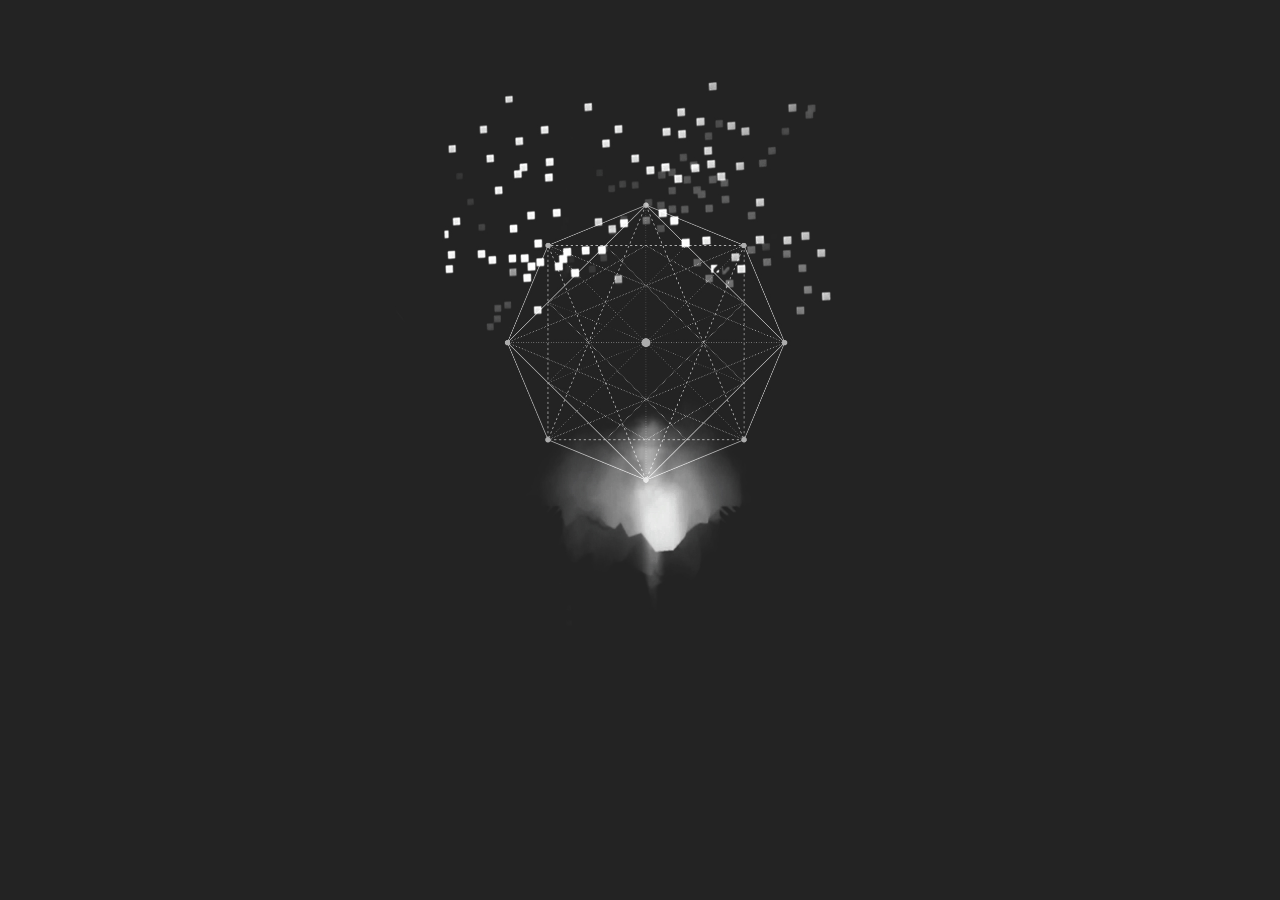
==== web/index.html @ fd335d34 "web/ directory" ====
<!DOCTYPE html>
<html>

	<head>

		<meta charset="utf-8">
		<meta name="description" content="drylungs.at">
		<meta name="keywords" content="[noise,label]">

		<title>Panz3rkun5t</title>

		<style>
			body {
				margin: 0;
				padding: 0;
				overflow: hidden;
				text-align: center;
				background: #232323;
			}
			img {
				margin-top: 5vh;
				width: 40%;
				min-width: 200px;
			}
		</style>

	</head>

	<body>
		 <img src="roboskull.png">
	</body>

</html>
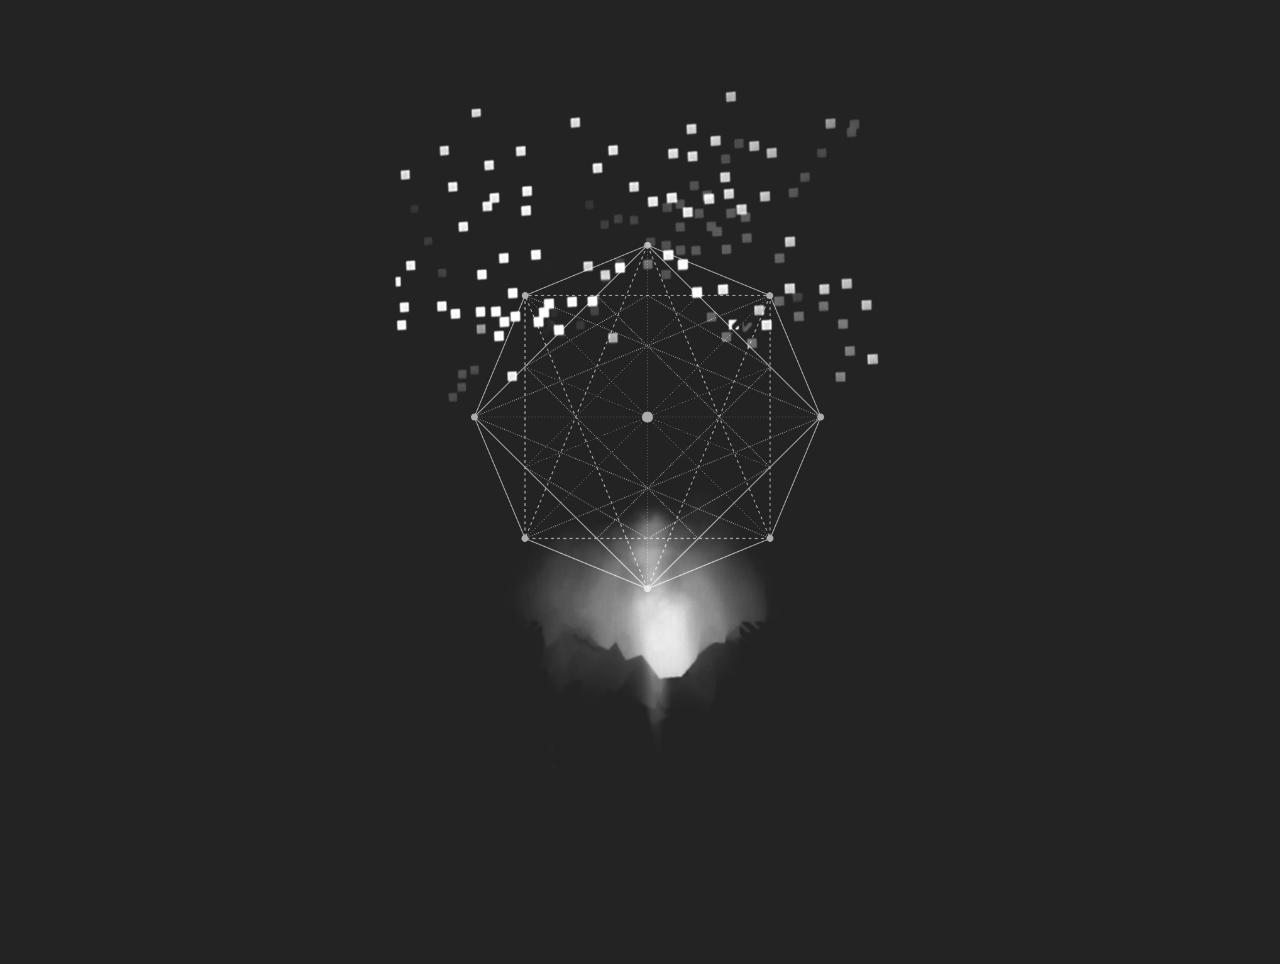
==== commit 6aad204e: "..." ====
--- a/web/index.html
+++ b/web/index.html
@@ -1,33 +1,35 @@
 <!DOCTYPE html>
-<html>
+<html lang="en">
 
 	<head>
 
 		<meta charset="utf-8">
-		<meta name="description" content="drylungs.at">
-		<meta name="keywords" content="[noise,label]">
+		<meta http-equiv="content-language" content="en" />
+		<meta name="description" content="panzerkunst.wtf">
+		<meta name="keywords" content="panzerkunst,art">
+		<meta name="generator" content="haxe">
+		<meta name="viewport" content="width=device-width,initial-scale=1,maximum-scale=1,user-scalable=0">
+		<meta name="theme-color" content="#232323">
+		<meta name="mobile-web-app-capable" content="yes">
 
-		<title>Panz3rkun5t</title>
+		<title>PANZ3RKUN5T</title>
 
-		<style>
-			body {
-				margin: 0;
-				padding: 0;
-				overflow: hidden;
-				text-align: center;
-				background: #232323;
-			}
-			img {
-				margin-top: 5vh;
-				width: 40%;
-				min-width: 200px;
-			}
-		</style>
+		<link rel="me" href="https://twitter.com/kilmou">
+		<link rel="shortcut icon" href="favicon.ico">
+		<link rel="stylesheet" href="style.css">
 
 	</head>
 
 	<body>
-		 <img src="roboskull.png">
+		<header>
+			<h1>PANZ3RKUN5T</h1>
+		</header>
+		<main>
+			<img src="roboskull.png" class="title" alt="PANZ3RKUN5T">
+		</main>
+		<footer>
+			<a href="https://disktree.net"></a>
+		</footer>
 	</body>
 
 </html>
--- a/web/style.css
+++ b/web/style.css
@@ -0,0 +1,37 @@
+
+@keyframes fade_in {
+  	from { opacity: 0; }
+  	100% { opacity: 1; }
+}
+
+html, body {
+    width: 100%;
+    height: 100%;
+    margin: 0;
+}
+
+body {
+    overflow: hidden;
+    padding: 0;
+    font-family: Verdana, Arial, Helvetica, sans-serif;
+    background: #232323;
+    color: #f0f0f0;
+}
+
+header {
+    display: none;
+}
+
+main {
+    margin-top: 5vh;
+    width: 100%;
+    text-align: center;
+}
+
+main img.title {
+    max-width: 50vw;
+}
+
+footer {
+    display: none;
+}
